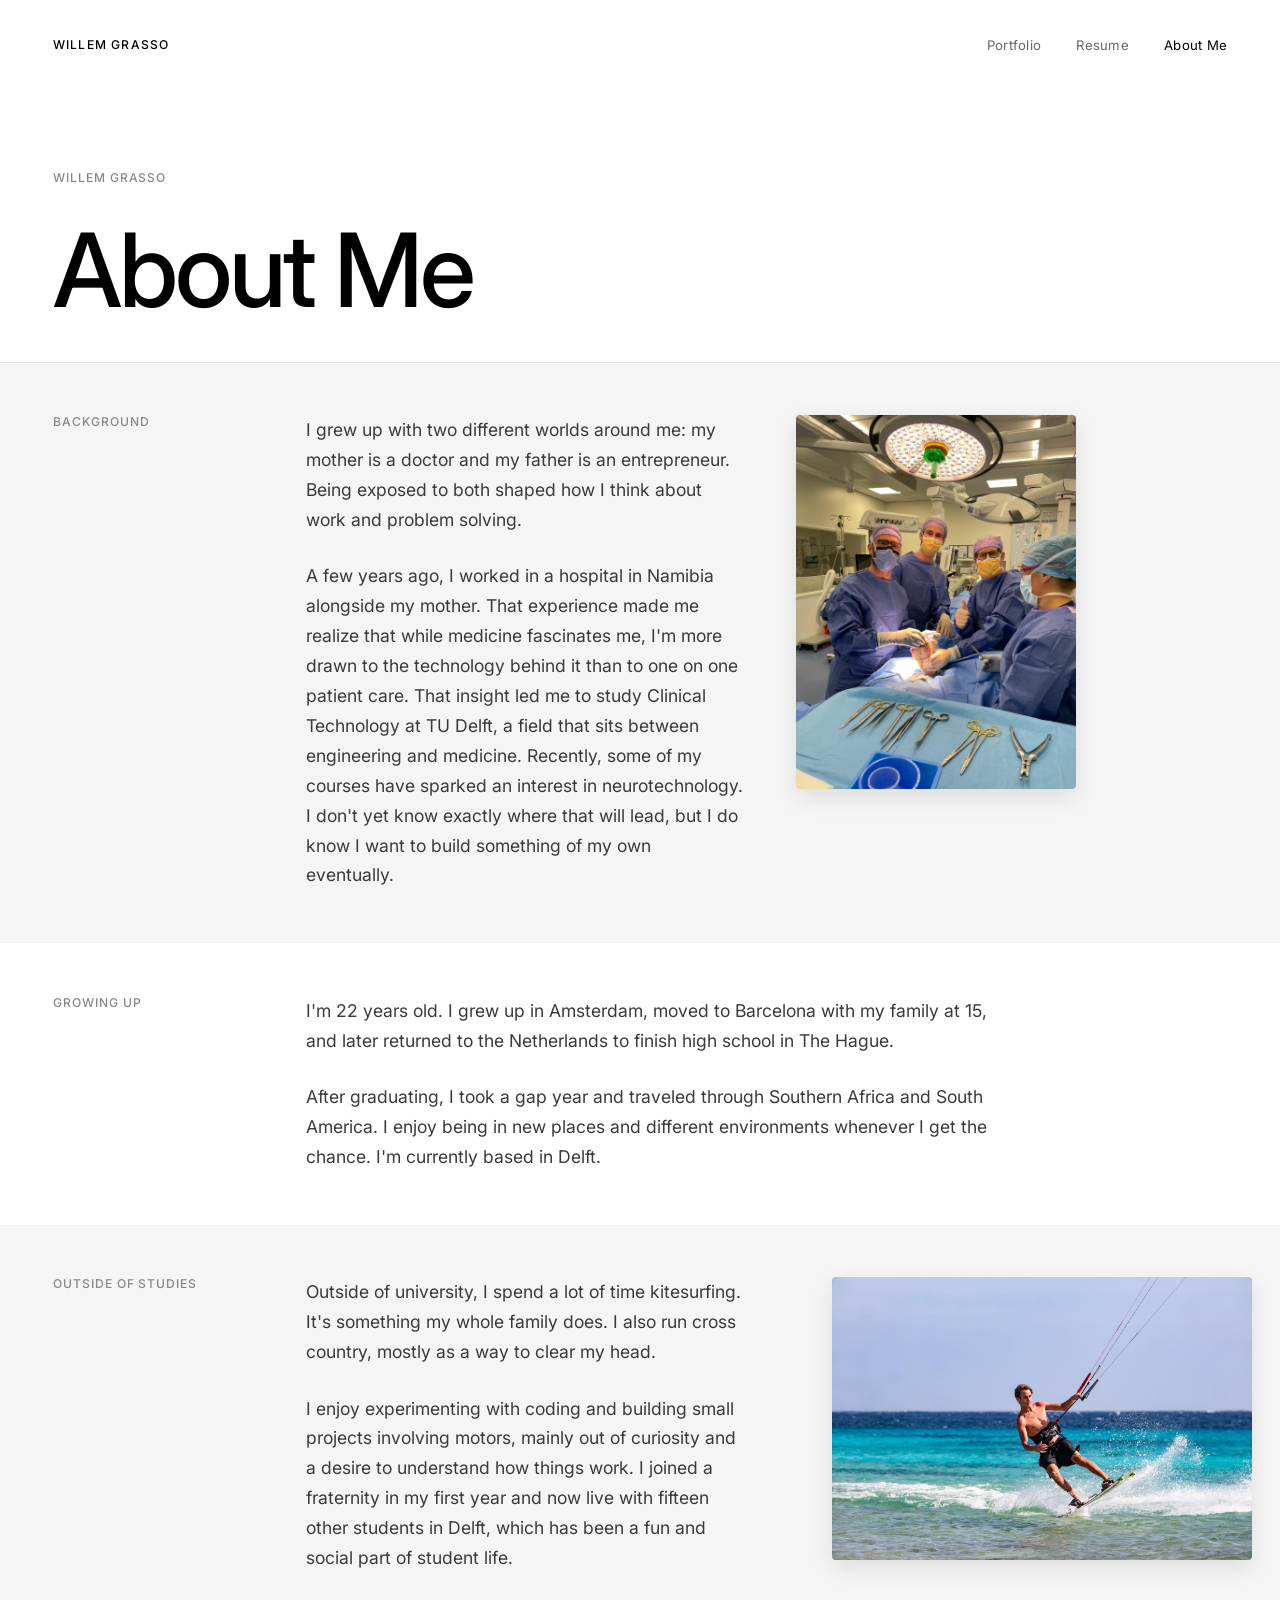
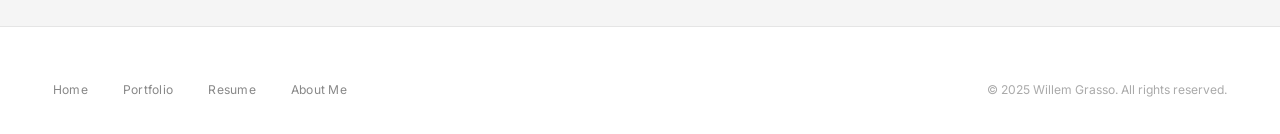
==== about.html @ 2814a666 "final version" ====
<!DOCTYPE html>
<html lang="en">
<head>
  <!-- Google tag (gtag.js) -->
  <script async src="https://www.googletagmanager.com/gtag/js?id=G-PPT7CW82WE"></script>
  <script>
    window.dataLayer = window.dataLayer || [];
    function gtag(){dataLayer.push(arguments);}
    gtag('js', new Date());
    gtag('config', 'G-PPT7CW82WE');
  </script>
  
  <meta charset="UTF-8">
  <meta name="viewport" content="width=device-width, initial-scale=1.0">
  <title>About Me | Willem Grasso</title>
  <meta name="description" content="Learn more about Willem Grasso. Developer, designer, and neuroengineering student at TU Delft.">
  
  <!-- Fonts -->
  <link rel="preconnect" href="https://fonts.googleapis.com">
  <link rel="preconnect" href="https://fonts.gstatic.com" crossorigin>
  <link href="https://fonts.googleapis.com/css2?family=Inter:wght@300;400;500;600;700&display=swap" rel="stylesheet">
  
  <!-- Styles -->
  <link rel="stylesheet" href="css/styles.css">
  
  <!-- Favicon -->
  <link rel="icon" type="image/svg+xml" href="data:image/svg+xml,<svg xmlns='http://www.w3.org/2000/svg' viewBox='0 0 100 100'><text y='.9em' font-size='90'>W</text></svg>">
</head>
<body>
  <!-- Navigation Header -->
  <header class="nav-header" id="nav-header">
    <div class="nav-brand">
      <a href="index.html" class="nav-brand-text">Willem Grasso</a>
    </div>
    
    <nav class="nav-links">
      <a href="index.html#portfolio" class="nav-link">Portfolio</a>
      <a href="resume.html" class="nav-link">Resume</a>
      <a href="about.html" class="nav-link active">About Me</a>
    </nav>
    
    <!-- Mobile Toggle -->
    <button class="nav-mobile-toggle" id="nav-toggle" aria-label="Open menu">
      <span></span>
      <span></span>
      <span></span>
    </button>
  </header>
  
  <!-- Mobile Navigation -->
  <nav class="nav-mobile" id="nav-mobile">
    <button class="nav-mobile-toggle" id="nav-close" aria-label="Close menu" style="position: absolute; top: 2rem; right: 2rem;">
      <span style="transform: rotate(45deg) translateY(5px);"></span>
      <span style="opacity: 0;"></span>
      <span style="transform: rotate(-45deg) translateY(-5px);"></span>
    </button>
    
    <a href="index.html#portfolio" class="nav-link">Portfolio</a>
    <a href="resume.html" class="nav-link">Resume</a>
    <a href="about.html" class="nav-link">About Me</a>
  </nav>
  
  <!-- About Hero -->
  <section class="about-hero">
    <div class="container">
      <div class="about-hero-content">
        <span class="text-micro about-label">Willem Grasso</span>
        <h1 class="text-display about-title">About Me</h1>
      </div>
    </div>
  </section>
  
  <!-- Background Section -->
  <section class="section about-story-section">
    <div class="container">
      <div class="about-story-grid">
        <div class="about-story-sidebar">
          <h2 class="text-micro section-label">Background</h2>
        </div>
        <div class="about-story-content">
          <div class="about-content-with-photo">
            <div class="about-text">
              <p class="text-body">
                I grew up with two different worlds around me: my mother is a doctor and my father is an entrepreneur. Being exposed to both shaped how I think about work and problem solving.
              </p>
              <p class="text-body">
                A few years ago, I worked in a hospital in Namibia alongside my mother. That experience made me realize that while medicine fascinates me, I'm more drawn to the technology behind it than to one on one patient care. That insight led me to study Clinical Technology at TU Delft, a field that sits between engineering and medicine. Recently, some of my courses have sparked an interest in neurotechnology. I don't yet know exactly where that will lead, but I do know I want to build something of my own eventually.
              </p>
            </div>
            <img src="pictures/WhatsApp Image 2025-12-24 at 11.42.36.jpeg" alt="Willem Grasso" class="about-photo">
          </div>
        </div>
      </div>
    </div>
    <style>
      .about-content-with-photo {
        display: flex;
        align-items: flex-start;
        justify-content: space-between;
      }
      .about-text {
        flex: 1;
      }
      .about-photo {
        width: 280px;
        flex-shrink: 0;
        border-radius: 4px;
        box-shadow: 0 8px 24px rgba(0, 0, 0, 0.1);
        object-fit: cover;
        margin-left: 3rem;
        margin-right: -4rem;
      }
      @media (max-width: 1200px) {
        .about-photo {
          margin-right: -2rem;
        }
      }
      @media (max-width: 900px) {
        .about-content-with-photo {
          flex-direction: row;
        }
        .about-photo {
          width: 200px;
          margin-left: 2rem;
          margin-right: 0;
        }
      }
      @media (max-width: 600px) {
        .about-content-with-photo {
          flex-direction: column;
        }
        .about-photo {
          width: 70%;
          max-width: 280px;
          margin-top: 1.5rem;
          margin-left: auto;
          margin-right: 0;
        }
      }
    </style>
  </section>
  
  <!-- Growing Up Section -->
  <section class="section about-story-section" style="background: var(--color-white);">
    <div class="container">
      <div class="about-story-grid">
        <div class="about-story-sidebar">
          <h2 class="text-micro section-label">Growing Up</h2>
        </div>
        <div class="about-story-content">
          <p class="text-body">
            I'm 22 years old. I grew up in Amsterdam, moved to Barcelona with my family at 15, and later returned to the Netherlands to finish high school in The Hague.
          </p>
          <p class="text-body">
            After graduating, I took a gap year and traveled through Southern Africa and South America. I enjoy being in new places and different environments whenever I get the chance. I'm currently based in Delft.
          </p>
        </div>
      </div>
    </div>
  </section>
  
  <!-- Outside of Studies Section -->
  <section class="section about-story-section">
    <div class="container">
      <div class="about-story-grid">
        <div class="about-story-sidebar">
          <h2 class="text-micro section-label">Outside of Studies</h2>
        </div>
        <div class="about-story-content">
          <div class="outside-content-with-photo">
            <div class="outside-text">
              <p class="text-body">
                Outside of university, I spend a lot of time kitesurfing. It's something my whole family does. I also run cross country, mostly as a way to clear my head.
              </p>
              <p class="text-body">
                I enjoy experimenting with coding and building small projects involving motors, mainly out of curiosity and a desire to understand how things work. I joined a fraternity in my first year and now live with fifteen other students in Delft, which has been a fun and social part of student life.
              </p>
            </div>
            <img src="pictures/kitesurf_foto .jpeg" alt="Kitesurfing" class="kitesurf-photo">
          </div>
        </div>
      </div>
    </div>
  </section>
  <style>
    .outside-content-with-photo {
      display: flex;
      gap: 2rem;
      align-items: flex-start;
      justify-content: space-between;
    }
    .outside-text {
      flex: 1;
    }
    .kitesurf-photo {
      width: 420px;
      flex-shrink: 0;
      border-radius: 4px;
      box-shadow: 0 8px 24px rgba(0, 0, 0, 0.1);
      object-fit: cover;
      margin-left: 3rem;
      margin-right: -14rem;
    }
    @media (max-width: 1200px) {
      .kitesurf-photo {
        margin-right: -6rem;
      }
    }
    @media (max-width: 900px) {
      .outside-content-with-photo {
        flex-direction: row;
      }
      .kitesurf-photo {
        width: 280px;
        margin-left: 2rem;
        margin-right: 0;
      }
    }
    @media (max-width: 600px) {
      .outside-content-with-photo {
        flex-direction: column;
      }
      .kitesurf-photo {
        width: 80%;
        max-width: 350px;
        margin-top: 1.5rem;
        margin-left: auto;
        margin-right: 0;
      }
    }
  </style>
  
  <!-- Footer -->
  <footer class="footer">
    <div class="footer-content">
      <div class="footer-links">
        <a href="index.html" class="footer-link">Home</a>
        <a href="index.html#portfolio" class="footer-link">Portfolio</a>
        <a href="resume.html" class="footer-link">Resume</a>
        <a href="about.html" class="footer-link">About Me</a>
      </div>
      <p class="footer-copyright">© 2025 Willem Grasso. All rights reserved.</p>
    </div>
  </footer>
  
  <!-- Scripts -->
  <script src="js/main.js"></script>
</body>
</html>
---- css/styles.css ----
/* Willem Grasso Portfolio - Premium Apple-Inspired Design */
/* Ultra-minimal, clean, professional black/white aesthetic */

/* ===== CSS VARIABLES ===== */
:root {
  --color-black: #000;
  --color-dark: #111;
  --color-gray-900: #1a1a1a;
  --color-gray-800: #2a2a2a;
  --color-gray-700: #3a3a3a;
  --color-gray-600: #555;
  --color-gray-500: #888;
  --color-gray-400: #aaa;
  --color-gray-300: #ccc;
  --color-gray-200: #e5e5e5;
  --color-gray-100: #f5f5f5;
  --color-white: #fff;
  
  --font-primary: 'Inter', -apple-system, BlinkMacSystemFont, 'SF Pro Display', 'Segoe UI', sans-serif;
  
  --transition-smooth: all 0.3s cubic-bezier(0.4, 0, 0.2, 1);
  --transition-fast: all 0.15s cubic-bezier(0.4, 0, 0.2, 1);
  
  --spacing-xs: 0.5rem;
  --spacing-sm: 1rem;
  --spacing-md: 1.5rem;
  --spacing-lg: 2rem;
  --spacing-xl: 3rem;
  --spacing-2xl: 5rem;
  --spacing-3xl: 8rem;
}

/* ===== RESET & BASE ===== */
*, *::before, *::after {
  margin: 0;
  padding: 0;
  box-sizing: border-box;
}

html {
  scroll-behavior: smooth;
  font-size: 17.6px;
}

body {
  font-family: var(--font-primary);
  background-color: var(--color-white);
  color: var(--color-black);
  line-height: 1.6;
  -webkit-font-smoothing: antialiased;
  -moz-osx-font-smoothing: grayscale;
  overflow-x: hidden;
}

/* ===== TYPOGRAPHY ===== */
h1, h2, h3, h4, h5, h6 {
  font-weight: 500;
  letter-spacing: -0.02em;
  line-height: 1.1;
}

.text-hero {
  font-size: clamp(3rem, 15vw, 14rem);
  font-weight: 600;
  letter-spacing: -0.04em;
  line-height: 0.9;
}

.text-display {
  font-size: clamp(2.5rem, 8vw, 6rem);
  font-weight: 500;
  letter-spacing: -0.03em;
  line-height: 1.1;
}

.text-title {
  font-size: clamp(1.5rem, 4vw, 2.5rem);
  font-weight: 500;
  letter-spacing: -0.02em;
}

.text-subtitle {
  font-size: clamp(1rem, 2vw, 1.25rem);
  font-weight: 400;
  letter-spacing: -0.01em;
  color: var(--color-gray-600);
}

.text-body {
  font-size: 1rem;
  font-weight: 400;
  line-height: 1.7;
}

.text-small {
  font-size: 0.75rem;
  font-weight: 400;
  letter-spacing: 0.02em;
  text-transform: uppercase;
}

.text-micro {
  font-size: 0.6875rem;
  font-weight: 500;
  letter-spacing: 0.08em;
  text-transform: uppercase;
}

/* ===== NAVIGATION ===== */
.nav-header {
  position: fixed;
  top: 0;
  left: 0;
  right: 0;
  z-index: 1000;
  padding: var(--spacing-lg) var(--spacing-xl);
  display: flex;
  justify-content: space-between;
  align-items: flex-start;
  background: transparent;
  transition: var(--transition-smooth);
}

.nav-header.scrolled {
  background: rgba(255, 255, 255, 0.95);
  backdrop-filter: blur(20px);
  -webkit-backdrop-filter: blur(20px);
}

.nav-brand {
  display: flex;
  flex-direction: column;
  gap: 0.25rem;
}

.nav-brand-text {
  font-size: 0.6875rem;
  font-weight: 500;
  letter-spacing: 0.1em;
  text-transform: uppercase;
  color: var(--color-black);
  text-decoration: none;
  transition: opacity 0.2s ease;
}

.nav-brand-text:hover {
  opacity: 0.6;
}

.nav-links {
  display: flex;
  gap: 2rem;
}

.nav-link {
  font-size: 0.75rem;
  font-weight: 400;
  letter-spacing: 0.02em;
  color: var(--color-black);
  text-decoration: none;
  transition: opacity 0.2s ease;
  opacity: 0.6;
}

.nav-link:hover {
  opacity: 1;
}

.nav-link.active {
  opacity: 1;
}

/* Mobile Navigation */
.nav-mobile-toggle {
  display: none;
  background: none;
  border: none;
  cursor: pointer;
  padding: 0.5rem;
}

.nav-mobile-toggle span {
  display: block;
  width: 18px;
  height: 1px;
  background: var(--color-black);
  margin: 4px 0;
  transition: var(--transition-fast);
}

.nav-mobile {
  display: none;
  position: fixed;
  top: 0;
  left: 0;
  right: 0;
  bottom: 0;
  background: var(--color-white);
  z-index: 999;
  padding: var(--spacing-3xl) var(--spacing-xl);
  flex-direction: column;
  justify-content: center;
  align-items: center;
  gap: var(--spacing-lg);
}

.nav-mobile.active {
  display: flex;
}

.nav-mobile .nav-link {
  font-size: 1.5rem;
}

@media (max-width: 768px) {
  .nav-links {
    display: none;
  }
  
  .nav-mobile-toggle {
    display: block;
  }
  
  .nav-header {
    padding: var(--spacing-md) var(--spacing-lg);
    align-items: center;
  }
}

/* ===== HERO SECTION ===== */
.hero {
  min-height: 100vh;
  display: flex;
  align-items: center;
  justify-content: center;
  padding: var(--spacing-3xl) var(--spacing-xl);
  position: relative;
}

.hero-content {
  text-align: center;
  transform: translateY(-5%);
}

.hero-content-split {
  display: flex;
  flex-direction: column;
  align-items: center;
  justify-content: center;
  width: 100%;
  max-width: 1200px;
  text-align: center;
  gap: var(--spacing-xl);
}

.hero-left {
  width: 100%;
}

.hero-title-small {
  font-size: clamp(1.8rem, 6vw, 4.8rem);
  font-weight: 600;
  letter-spacing: -0.04em;
  line-height: 0.95;
  opacity: 0;
  transform: translateY(40px);
  animation: fadeUp 1.2s cubic-bezier(0.4, 0, 0.2, 1) forwards;
  animation-delay: 0.3s;
}

.hero-right {
  display: flex;
  align-items: center;
  justify-content: center;
}

.hero-nav {
  display: flex;
  flex-direction: row;
  gap: var(--spacing-xl);
  opacity: 0;
  transform: translateY(20px);
  animation: fadeUp 1s cubic-bezier(0.4, 0, 0.2, 1) forwards;
  animation-delay: 0.6s;
}

.hero-nav-link {
  font-size: 1rem;
  font-weight: 400;
  color: var(--color-gray-500);
  text-decoration: none;
  transition: color 0.2s ease;
  padding: 0.25rem 0;
}

.hero-nav-link:hover {
  color: var(--color-black);
}

@media (max-width: 768px) {
  .hero-content-split {
    gap: var(--spacing-lg);
  }
  
  .hero-nav {
    flex-direction: column;
    gap: var(--spacing-sm);
  }
  
  .hero-title-small {
    font-size: clamp(1.5rem, 7vw, 3rem);
  }
}

.hero-title {
  opacity: 0;
  transform: translateY(40px);
  animation: fadeUp 1.2s cubic-bezier(0.4, 0, 0.2, 1) forwards;
  animation-delay: 0.3s;
}

.hero-subtitle {
  opacity: 0;
  transform: translateY(20px);
  animation: fadeUp 1s cubic-bezier(0.4, 0, 0.2, 1) forwards;
  animation-delay: 0.8s;
  margin-top: var(--spacing-lg);
  color: var(--color-gray-500);
}

/* Scroll Indicator */
.scroll-indicator {
  position: absolute;
  bottom: 3rem;
  left: 0;
  right: 0;
  margin: 0 auto;
  width: fit-content;
  opacity: 0;
  animation: fadeUp 1s ease forwards;
  animation-delay: 1.5s;
  display: flex;
  flex-direction: column;
  align-items: center;
  gap: 0.5rem;
}

.scroll-indicator span {
  color: var(--color-gray-400);
}

.scroll-indicator svg {
  animation: bounce 2s ease infinite;
}

@keyframes fadeUp {
  to {
    opacity: 1;
    transform: translateY(0);
  }
}

@keyframes bounce {
  0%, 20%, 50%, 80%, 100% { transform: translateY(0); }
  40% { transform: translateY(6px); }
  60% { transform: translateY(3px); }
}

/* ===== SECTIONS ===== */
.section {
  padding: var(--spacing-3xl) 0;
}

.container {
  max-width: 1400px;
  margin: 0 auto;
  padding: 0 var(--spacing-xl);
}

/* ===== PILLARS SECTION ===== */
.pillars-section {
  background: var(--color-gray-100);
}

.pillars-grid {
  display: grid;
  grid-template-columns: repeat(4, 1fr);
  gap: var(--spacing-3xl);
}

.pillar {
  opacity: 1;
}

.pillar-number {
  display: block;
  margin-bottom: 1rem;
  color: var(--color-gray-500);
}

.pillar h3 {
  margin-bottom: 1rem;
}

.pillar p {
  color: var(--color-gray-600);
}

@media (max-width: 1200px) {
  .pillars-grid {
    grid-template-columns: repeat(2, 1fr);
  }
}

@media (max-width: 640px) {
  .pillars-grid {
    grid-template-columns: 1fr;
  }
}

/* ===== STATEMENT SECTION ===== */
.statement-section {
  padding: var(--spacing-3xl) 0;
}

.statement-section .container {
  max-width: 1000px;
}

.statement {
  text-align: center;
  opacity: 0;
  transform: translateY(30px);
}

.statement.visible {
  animation: fadeUp 0.8s cubic-bezier(0.4, 0, 0.2, 1) forwards;
}

.statement .accent {
  color: var(--color-gray-400);
}

/* ===== PROJECTS SECTION ===== */
.projects-section {
  background: var(--color-white);
}

.section-header {
  text-align: center;
  margin-bottom: var(--spacing-3xl);
}

.section-header h2 {
  margin-bottom: var(--spacing-sm);
}

.section-header p {
  color: var(--color-gray-500);
}

.projects-grid {
  display: grid;
  grid-template-columns: repeat(2, 1fr);
  gap: var(--spacing-lg);
}

.project-card {
  background: var(--color-gray-100);
  border: 1px solid var(--color-gray-200);
  padding: var(--spacing-xl);
  transition: var(--transition-smooth);
  text-decoration: none;
  color: inherit;
  display: block;
  box-shadow: 0 2px 8px rgba(0, 0, 0, 0.04);
}

.project-card:hover {
  border-color: var(--color-gray-400);
  transform: translateY(-4px);
  box-shadow: 0 8px 24px rgba(0, 0, 0, 0.08);
}

.project-preview {
  width: 100%;
  height: 200px;
  background: var(--color-white);
  border: 1px solid var(--color-gray-200);
  margin-bottom: var(--spacing-lg);
  display: flex;
  align-items: center;
  justify-content: center;
  overflow: hidden;
}

.project-preview img {
  width: 100%;
  height: 100%;
  object-fit: cover;
}

.project-preview img.preview-contain {
  object-fit: contain;
}

.project-preview-placeholder {
  color: var(--color-gray-400);
  font-size: 0.75rem;
  letter-spacing: 0.1em;
  text-transform: uppercase;
}

.project-type {
  display: inline-block;
  margin-bottom: var(--spacing-xs);
  color: var(--color-gray-500);
  padding: 0.25rem 0.5rem;
  background: var(--color-gray-100);
}

.project-type-humanitarian {
  background: var(--color-gray-200);
  color: var(--color-gray-700);
}

.project-type-app {
  background: var(--color-black);
  color: var(--color-white);
}

.project-type-website {
  background: var(--color-gray-700);
  color: var(--color-white);
}

.project-card h3 {
  margin-bottom: var(--spacing-sm);
  font-size: 1.25rem;
}

.project-card p {
  color: var(--color-gray-600);
  margin-bottom: var(--spacing-lg);
  font-size: 0.9rem;
  line-height: 1.6;
}

.project-link {
  display: inline-flex;
  align-items: center;
  gap: 0.5rem;
  font-size: 0.75rem;
  font-weight: 500;
  letter-spacing: 0.04em;
  text-transform: uppercase;
  color: var(--color-black);
  transition: var(--transition-fast);
}

.project-link:hover {
  gap: 0.75rem;
}

.project-link svg {
  transition: var(--transition-fast);
}

@media (max-width: 768px) {
  .projects-grid {
    grid-template-columns: 1fr;
  }
}

/* ===== VOLUNTEERING SECTION ===== */
.volunteering-section {
  background: var(--color-gray-100);
}

.volunteering-grid {
  display: grid;
  grid-template-columns: repeat(2, 1fr);
  gap: var(--spacing-lg);
}

@media (max-width: 768px) {
  .volunteering-grid {
    grid-template-columns: 1fr;
  }
}

.volunteering-card {
  background: var(--color-white);
  border: 1px solid var(--color-gray-200);
  padding: var(--spacing-xl);
  transition: var(--transition-smooth);
}

.volunteering-card:hover {
  border-color: var(--color-gray-400);
}

.volunteering-location {
  display: inline-block;
  margin-bottom: var(--spacing-sm);
  color: var(--color-gray-500);
  padding: 0.25rem 0.5rem;
  background: var(--color-gray-100);
}

.volunteering-card h3 {
  margin-bottom: var(--spacing-sm);
  font-size: 1.25rem;
}

.volunteering-card p {
  color: var(--color-gray-600);
  font-size: 0.9rem;
  line-height: 1.6;
}

/* ===== CONTACT CTA SECTION ===== */
.contact-section {
  background: var(--color-black);
  color: var(--color-white);
}

.contact-content {
  text-align: center;
  max-width: 600px;
  margin: 0 auto;
}

.contact-content h2 {
  margin-bottom: var(--spacing-lg);
  opacity: 0;
  transform: translateY(30px);
}

.contact-content h2.visible {
  animation: fadeUp 0.8s cubic-bezier(0.4, 0, 0.2, 1) forwards;
}

.contact-content p {
  color: var(--color-gray-400);
  margin-bottom: var(--spacing-xl);
  opacity: 0;
  transform: translateY(30px);
}

.contact-content p.visible {
  animation: fadeUp 0.8s cubic-bezier(0.4, 0, 0.2, 1) forwards;
  animation-delay: 0.1s;
}

.contact-buttons {
  display: flex;
  gap: var(--spacing-md);
  justify-content: center;
  flex-wrap: wrap;
  margin-bottom: var(--spacing-xl);
  opacity: 0;
  transform: translateY(30px);
}

.contact-buttons.visible {
  animation: fadeUp 0.8s cubic-bezier(0.4, 0, 0.2, 1) forwards;
  animation-delay: 0.2s;
}

.social-links {
  display: flex;
  gap: var(--spacing-lg);
  justify-content: center;
  opacity: 0;
  transform: translateY(30px);
}

.social-links.visible {
  animation: fadeUp 0.8s cubic-bezier(0.4, 0, 0.2, 1) forwards;
  animation-delay: 0.3s;
}

.social-link {
  color: var(--color-gray-400);
  text-decoration: none;
  font-size: 0.75rem;
  letter-spacing: 0.04em;
  text-transform: uppercase;
  transition: var(--transition-fast);
}

.social-link:hover {
  color: var(--color-white);
}

/* ===== BUTTONS ===== */
.btn {
  display: inline-flex;
  align-items: center;
  justify-content: center;
  gap: 0.5rem;
  padding: 0.875rem 1.75rem;
  font-size: 0.75rem;
  font-weight: 500;
  letter-spacing: 0.04em;
  text-transform: uppercase;
  text-decoration: none;
  border: none;
  cursor: pointer;
  transition: var(--transition-smooth);
}

.btn-primary {
  background: var(--color-white);
  color: var(--color-black);
}

.btn-primary:hover {
  background: var(--color-gray-200);
  transform: translateY(-1px);
}

.btn-secondary {
  background: transparent;
  color: var(--color-white);
  border: 1px solid var(--color-gray-600);
}

.btn-secondary:hover {
  border-color: var(--color-white);
}

/* ===== FOOTER ===== */
.footer {
  padding: var(--spacing-xl) var(--spacing-xl) var(--spacing-lg);
  border-top: 1px solid var(--color-gray-200);
}

.footer-content {
  display: flex;
  justify-content: space-between;
  align-items: center;
  flex-wrap: wrap;
  gap: var(--spacing-md);
}

.footer-links {
  display: flex;
  gap: var(--spacing-lg);
}

.footer-link {
  font-size: 0.6875rem;
  font-weight: 400;
  letter-spacing: 0.02em;
  color: var(--color-gray-500);
  text-decoration: none;
  transition: color 0.2s ease;
}

.footer-link:hover {
  color: var(--color-black);
}

.footer-copyright {
  font-size: 0.6875rem;
  color: var(--color-gray-400);
}

@media (max-width: 640px) {
  .footer-content {
    flex-direction: column;
    text-align: center;
  }
}

/* ===== SCROLLBAR ===== */
::-webkit-scrollbar {
  width: 8px;
  height: 8px;
}

::-webkit-scrollbar-track {
  background: var(--color-gray-100);
}

::-webkit-scrollbar-thumb {
  background: var(--color-gray-300);
}

::-webkit-scrollbar-thumb:hover {
  background: var(--color-gray-400);
}

/* ===== SELECTION ===== */
::selection {
  background: var(--color-black);
  color: var(--color-white);
}

/* ===== PROJECT DETAIL PAGES ===== */
.project-hero {
  padding: calc(var(--spacing-3xl) + 80px) 0 var(--spacing-2xl);
  border-bottom: 1px solid var(--color-gray-200);
}

.back-link {
  display: inline-flex;
  align-items: center;
  gap: 0.5rem;
  font-size: 0.75rem;
  font-weight: 500;
  letter-spacing: 0.04em;
  text-transform: uppercase;
  color: var(--color-gray-500);
  text-decoration: none;
  margin-bottom: var(--spacing-lg);
  transition: var(--transition-fast);
}

.back-link:hover {
  color: var(--color-black);
}

.project-title {
  margin-bottom: var(--spacing-sm);
}

.project-location {
  color: var(--color-gray-500);
}

.project-hero-image {
  padding: var(--spacing-xl) 0;
  background: var(--color-gray-100);
}

.project-image-placeholder {
  width: 100%;
  height: 400px;
  background: var(--color-white);
  border: 1px solid var(--color-gray-200);
  display: flex;
  align-items: center;
  justify-content: center;
  color: var(--color-gray-400);
}

.project-hero-img {
  width: 100%;
  height: auto;
  max-height: 500px;
  object-fit: cover;
  border-radius: 4px;
}

.gallery-img {
  width: 100%;
  height: 250px;
  object-fit: cover;
  border-radius: 4px;
}

.project-overview {
  padding: var(--spacing-lg) 0;
}

.project-grid {
  display: grid;
  grid-template-columns: 200px 1fr;
  gap: var(--spacing-xl);
}

@media (max-width: 768px) {
  .project-grid {
    grid-template-columns: 1fr;
    gap: var(--spacing-md);
  }
}

.project-sidebar {
  position: relative;
}

.project-content {
  max-width: 700px;
}

.project-intro {
  font-size: 1.1rem;
  line-height: 1.8;
  color: var(--color-gray-700);
}

.project-details-section {
  background: var(--color-gray-100);
  padding: var(--spacing-lg) 0;
}

.project-details-section.project-details-alt {
  background: var(--color-white);
}

.project-gallery-section {
  padding: var(--spacing-lg) 0;
}

.project-gallery {
  display: grid;
  grid-template-columns: repeat(2, 1fr);
  gap: var(--spacing-md);
}

@media (max-width: 640px) {
  .project-gallery {
    grid-template-columns: 1fr;
  }
}

.gallery-item .project-image-placeholder {
  height: 250px;
}

/* Masonry Gallery - fills space without gaps */
.gallery-masonry {
  display: flex;
  gap: 6px;
  width: 100%;
}

.gallery-col {
  flex: 1;
  display: flex;
  flex-direction: column;
  gap: 6px;
}

.gallery-col img {
  width: 100%;
  display: block;
  border-radius: 4px;
  transition: transform 0.3s ease;
}

.gallery-col img:hover {
  transform: scale(1.02);
}

@media (max-width: 768px) {
  .gallery-masonry {
    flex-direction: column;
  }
  
  .gallery-col {
    flex-direction: row;
    flex-wrap: wrap;
  }
  
  .gallery-col img {
    width: calc(50% - 4px);
  }
}

@media (max-width: 480px) {
  .gallery-col img {
    width: 100%;
  }
}

.project-impact-section {
  background: var(--color-gray-100);
  padding: var(--spacing-lg) 0;
}

.impact-stats {
  display: flex;
  gap: var(--spacing-xl);
  flex-wrap: wrap;
}

.impact-stat {
  flex: 1;
  min-width: 150px;
}

.impact-number {
  display: block;
  font-size: 3rem;
  font-weight: 600;
  letter-spacing: -0.03em;
  line-height: 1;
  margin-bottom: var(--spacing-xs);
}

.impact-label {
  font-size: 0.875rem;
  color: var(--color-gray-600);
}

.project-tech-section {
  background: var(--color-gray-100);
}

.tech-tags {
  display: flex;
  flex-wrap: wrap;
  gap: var(--spacing-sm);
}

.tech-tag {
  background: var(--color-white);
  border: 1px solid var(--color-gray-300);
  padding: 0.5rem 1rem;
  font-size: 0.875rem;
  color: var(--color-gray-700);
}

.project-cta-section {
  background: var(--color-black);
  color: var(--color-white);
}

.project-cta {
  text-align: center;
  padding: var(--spacing-xl) 0;
}

.project-cta p {
  color: var(--color-gray-400);
  margin-top: var(--spacing-sm);
}

/* Phone Screenshots */
.phone-hero-container {
  display: flex;
  justify-content: center;
  padding: var(--spacing-lg) 0;
}

.phone-hero-img {
  max-height: 400px;
  width: auto;
  border-radius: 20px;
  box-shadow: 0 12px 40px rgba(0, 0, 0, 0.12);
}

/* Phone Carousel */
.project-screenshots-section {
  padding-top: var(--spacing-md);
  padding-bottom: var(--spacing-xl);
  overflow: hidden;
}

.phone-carousel {
  position: relative;
  max-width: 100%;
  margin: 0 auto;
  overflow: hidden;
}

.phone-carousel-wrapper {
  overflow: hidden;
  position: relative;
  padding: var(--spacing-xl) 0;
  margin: calc(-1 * var(--spacing-lg)) 0;
}

.phone-carousel-wrapper::before {
  content: '';
  position: absolute;
  top: 0;
  left: 0;
  right: 0;
  bottom: 0;
  z-index: 2;
  pointer-events: none;
  background: 
    linear-gradient(to right, rgba(255,255,255,1) 0%, rgba(255,255,255,0) 15%, rgba(255,255,255,0) 85%, rgba(255,255,255,1) 100%),
    linear-gradient(to bottom, rgba(255,255,255,1) 0%, rgba(255,255,255,0) 10%, rgba(255,255,255,0) 90%, rgba(255,255,255,1) 100%);
}

.phone-carousel-track {
  display: flex;
  transition: transform 0.5s ease;
  padding-left: calc(50% - 140px);
}

.phone-slide {
  min-width: 280px;
  flex-shrink: 0;
  display: flex;
  justify-content: center;
  padding: var(--spacing-md) var(--spacing-sm);
}

.phone-slide img {
  max-height: 520px;
  width: auto;
  border-radius: 24px;
  box-shadow: 0 16px 48px rgba(0, 0, 0, 0.15);
}

.phone-carousel-controls {
  display: flex;
  align-items: center;
  justify-content: center;
  gap: var(--spacing-md);
  margin-top: var(--spacing-lg);
  position: relative;
  z-index: 3;
}

.carousel-btn {
  background: var(--color-gray-100);
  border: 1px solid var(--color-gray-200);
  border-radius: 50%;
  width: 36px;
  height: 36px;
  display: flex;
  align-items: center;
  justify-content: center;
  cursor: pointer;
  transition: var(--transition-smooth);
}

.carousel-btn:hover {
  background: var(--color-gray-200);
}

.carousel-dots {
  display: flex;
  gap: 6px;
}

.carousel-dot {
  width: 6px;
  height: 6px;
  border-radius: 50%;
  background: var(--color-gray-300);
  border: none;
  cursor: pointer;
  transition: var(--transition-smooth);
}

.carousel-dot.active {
  background: var(--color-black);
  width: 20px;
  border-radius: 3px;
}

@media (max-width: 768px) {
  .phone-hero-img {
    max-height: 360px;
  }
  
  .project-screenshots-section .project-grid {
    display: block;
  }
  
  .project-screenshots-section .project-sidebar {
    margin-bottom: var(--spacing-md);
  }
  
  .project-screenshots-section .project-content {
    max-width: 100%;
  }
  
  .phone-carousel {
    margin: 0 -1.5rem;
    width: calc(100% + 3rem);
  }
  
  .phone-carousel-wrapper {
    padding: var(--spacing-md) 0;
    margin: 0;
  }
  
  .phone-carousel-wrapper::before {
    background: 
      linear-gradient(to right, rgba(255,255,255,1) 0%, rgba(255,255,255,0) 8%, rgba(255,255,255,0) 92%, rgba(255,255,255,1) 100%),
      linear-gradient(to bottom, rgba(255,255,255,1) 0%, rgba(255,255,255,0) 10%, rgba(255,255,255,0) 90%, rgba(255,255,255,1) 100%);
  }
  
  .phone-carousel-track {
    padding-left: calc(50% - 100px);
  }
  
  .phone-slide {
    min-width: 200px;
    padding: var(--spacing-sm);
  }
  
  .phone-slide img {
    max-height: 420px;
    border-radius: 20px;
  }
  
  .phone-carousel-controls {
    margin-top: var(--spacing-md);
    padding: 0 1.5rem;
  }
}

.next-project-section {
  border-top: 1px solid var(--color-gray-200);
  padding: var(--spacing-lg) 0;
}

.next-project-link {
  display: flex;
  align-items: center;
  justify-content: space-between;
  text-decoration: none;
  color: inherit;
  padding: var(--spacing-lg);
  background: var(--color-gray-100);
  transition: var(--transition-smooth);
}

.next-project-link:hover {
  background: var(--color-gray-200);
}

.next-project-link .text-micro {
  color: var(--color-gray-500);
  display: block;
  margin-bottom: var(--spacing-xs);
}

.next-project-link svg {
  color: var(--color-gray-400);
  transition: var(--transition-fast);
}

.next-project-link:hover svg {
  color: var(--color-black);
  transform: translateX(4px);
}

/* ===== ABOUT PAGE ===== */
.about-hero {
  padding: calc(var(--spacing-2xl) + 80px) 0 var(--spacing-lg);
  border-bottom: 1px solid var(--color-gray-200);
}

.about-hero-content {
  max-width: 800px;
}

.about-label {
  display: block;
  color: var(--color-gray-500);
  margin-bottom: var(--spacing-md);
}

.about-title {
  margin-bottom: 0;
}

.about-section {
  padding: var(--spacing-lg) 0;
}

.about-grid {
  display: grid;
  grid-template-columns: 300px 1fr;
  gap: var(--spacing-3xl);
}

@media (max-width: 900px) {
  .about-grid {
    grid-template-columns: 1fr;
    gap: var(--spacing-xl);
  }
}

.about-photo-placeholder {
  width: 100%;
  aspect-ratio: 1;
  background: var(--color-gray-100);
  display: flex;
  align-items: center;
  justify-content: center;
  color: var(--color-gray-400);
}

.about-intro {
  font-size: 1.25rem;
  line-height: 1.7;
  color: var(--color-gray-700);
  margin-bottom: var(--spacing-xl);
}

.about-details {
  display: flex;
  flex-direction: column;
  gap: var(--spacing-lg);
}

.about-detail-item {
  padding-bottom: var(--spacing-md);
  border-bottom: 1px solid var(--color-gray-200);
}

.about-detail-label {
  color: var(--color-gray-500);
  margin-bottom: var(--spacing-xs);
}

.about-story-section {
  background: var(--color-gray-100);
  padding: var(--spacing-xl) 0;
}

.about-story-grid {
  display: grid;
  grid-template-columns: 200px 1fr;
  gap: var(--spacing-xl);
}

@media (max-width: 768px) {
  .about-story-grid {
    grid-template-columns: 1fr;
    gap: var(--spacing-md);
  }
}

.about-story-sidebar {
  position: relative;
}

.about-story-content {
  max-width: 700px;
}

.about-story-content p {
  color: var(--color-gray-700);
  margin-bottom: var(--spacing-md);
  line-height: 1.7;
}

.about-story-content p:last-child {
  margin-bottom: 0;
}

/* ===== RESUME PAGE ===== */
.resume-hero {
  padding: calc(var(--spacing-3xl) + 80px) 0 var(--spacing-3xl);
  border-bottom: 1px solid var(--color-gray-200);
}

.resume-hero-content {
  max-width: 800px;
}

.resume-label {
  display: block;
  color: var(--color-gray-500);
  margin-bottom: var(--spacing-md);
}

.resume-title {
  margin-bottom: var(--spacing-sm);
}

.resume-tagline {
  color: var(--color-black);
  margin-bottom: var(--spacing-xs);
}

.resume-target {
  color: var(--color-gray-500);
}

.btn-download-resume {
  display: inline-flex;
  align-items: center;
  gap: 0.5rem;
  margin-top: 1.5rem;
  padding: 0.75rem 1.5rem;
  background-color: var(--color-black);
  color: var(--color-white);
  border: none;
  border-radius: 8px;
  font-family: var(--font-primary);
  font-size: 0.9rem;
  font-weight: 500;
  cursor: pointer;
  transition: var(--transition-smooth);
}

.btn-download-resume:hover {
  background-color: var(--color-gray-800);
  transform: translateY(-2px);
}

.btn-download-resume:active {
  transform: translateY(0);
}

.btn-download-resume:disabled {
  background-color: var(--color-gray-500);
  cursor: not-allowed;
  transform: none;
}

.btn-download-resume svg {
  flex-shrink: 0;
}

.btn-loading {
  display: inline-block;
  width: 16px;
  height: 16px;
  border: 2px solid var(--color-white);
  border-radius: 50%;
  border-top-color: transparent;
  animation: spin 0.8s linear infinite;
}

@keyframes spin {
  to { transform: rotate(360deg); }
}

.resume-section {
  padding: var(--spacing-2xl) 0;
}

.resume-section-alt {
  background: var(--color-gray-100);
}

.resume-grid {
  display: grid;
  grid-template-columns: 200px 1fr;
  gap: var(--spacing-xl);
}

@media (max-width: 768px) {
  .resume-grid {
    grid-template-columns: 1fr;
    gap: var(--spacing-md);
  }
}

.resume-sidebar {
  position: relative;
}

.section-label {
  color: var(--color-gray-500);
  position: sticky;
  top: 100px;
}

.resume-content {
  max-width: 700px;
}

.profile-text {
  font-size: 1.1rem;
  line-height: 1.8;
  color: var(--color-gray-700);
}

.resume-item {
  margin-bottom: var(--spacing-xl);
}

.resume-item:last-child {
  margin-bottom: 0;
}

.resume-item-title {
  font-size: 1.25rem;
  font-weight: 500;
  margin-bottom: var(--spacing-xs);
}

.resume-item-org {
  font-size: 0.9rem;
  color: var(--color-gray-500);
  margin-bottom: var(--spacing-sm);
}

.resume-item-desc {
  color: var(--color-gray-600);
  line-height: 1.7;
}

/* Coursework */
.resume-coursework {
  margin-top: var(--spacing-xl);
  padding-top: var(--spacing-lg);
  border-top: 1px solid var(--color-gray-300);
}

.coursework-label {
  color: var(--color-gray-500);
  margin-bottom: var(--spacing-md);
}

.coursework-list {
  list-style: none;
  display: flex;
  flex-wrap: wrap;
  gap: var(--spacing-sm);
}

.coursework-list li {
  background: var(--color-white);
  border: 1px solid var(--color-gray-300);
  padding: 0.5rem 1rem;
  font-size: 0.875rem;
  color: var(--color-gray-700);
}

/* Skills Grid */
.skills-grid {
  display: grid;
  grid-template-columns: repeat(2, 1fr);
  gap: var(--spacing-lg);
}

@media (max-width: 640px) {
  .skills-grid {
    grid-template-columns: 1fr;
  }
}

.skill-category {
  padding-bottom: var(--spacing-md);
  border-bottom: 1px solid var(--color-gray-200);
}

.skill-category-title {
  color: var(--color-gray-500);
  margin-bottom: var(--spacing-xs);
}

.skill-category p {
  color: var(--color-gray-700);
  font-size: 0.95rem;
}

/* Experience List */
.experience-list {
  list-style: none;
  margin-top: var(--spacing-sm);
}

.experience-list li {
  position: relative;
  padding-left: var(--spacing-md);
  margin-bottom: var(--spacing-sm);
  color: var(--color-gray-600);
  line-height: 1.7;
}

.experience-list li::before {
  content: '';
  position: absolute;
  left: 0;
  top: 0.7em;
  width: 4px;
  height: 4px;
  background: var(--color-gray-400);
  border-radius: 50%;
}

/* Project Items */
.project-item {
  padding-bottom: var(--spacing-lg);
  border-bottom: 1px solid var(--color-gray-200);
}

.project-item:last-child {
  border-bottom: none;
  padding-bottom: 0;
}

/* Interests Tags */
.interests-tags {
  display: flex;
  flex-wrap: wrap;
  gap: var(--spacing-sm);
}

.interest-tag {
  background: var(--color-white);
  border: 1px solid var(--color-gray-300);
  padding: 0.625rem 1.25rem;
  font-size: 0.875rem;
  color: var(--color-gray-700);
  transition: var(--transition-fast);
}

.interest-tag:hover {
  border-color: var(--color-black);
  color: var(--color-black);
}

/* ===== LOGIN OVERLAY ===== */
.login-overlay {
  position: fixed;
  top: 0;
  left: 0;
  right: 0;
  bottom: 0;
  background: var(--color-white);
  z-index: 10000;
  display: flex;
  align-items: center;
  justify-content: center;
  opacity: 1;
  transition: opacity 0.4s ease, visibility 0.4s ease;
}

.login-overlay.hidden {
  opacity: 0;
  visibility: hidden;
  pointer-events: none;
}

.login-container {
  text-align: center;
  padding: var(--spacing-xl);
  max-width: 400px;
  width: 100%;
}

.login-title {
  margin-bottom: var(--spacing-sm);
}

.login-subtitle {
  color: var(--color-gray-500);
  margin-bottom: var(--spacing-xl);
}

.login-form {
  display: flex;
  flex-direction: column;
  gap: var(--spacing-md);
}

.login-input {
  width: 100%;
  padding: 1rem 1.25rem;
  border: 1px solid var(--color-gray-300);
  font-family: var(--font-primary);
  font-size: 1rem;
  text-align: center;
  transition: border-color 0.2s ease;
  background: var(--color-white);
}

.login-input:focus {
  outline: none;
  border-color: var(--color-black);
}

.login-input::placeholder {
  color: var(--color-gray-400);
}

.btn-login {
  background: var(--color-black);
  color: var(--color-white);
  width: 100%;
  padding: 1rem;
  font-family: var(--font-primary);
}

.btn-login:hover {
  background: var(--color-gray-800);
}

.login-error {
  color: #dc2626;
  font-size: 0.875rem;
  margin-top: var(--spacing-sm);
  min-height: 1.5rem;
}

/* ===== MOBILE RESPONSIVE - COMPLETE REDESIGN ===== */
@media (max-width: 768px) {
  /* ---- Typography Scale ---- */
  html {
    font-size: 16px;
  }
  
  .text-display {
    font-size: 2.75rem;
    line-height: 1.05;
  }
  
  .text-title {
    font-size: 1.5rem;
  }
  
  .text-body {
    font-size: 0.95rem;
    line-height: 1.65;
  }
  
  .text-micro {
    font-size: 0.625rem;
  }
  
  /* ---- Global Spacing ---- */
  .section {
    padding: 4rem 0;
  }
  
  .container {
    padding: 0 1.5rem;
  }
  
  /* ---- Hero Section ---- */
  .hero {
    min-height: 100vh;
    min-height: 100dvh;
    padding: 6rem 1.5rem 4rem;
  }
  
  .hero-content {
    transform: none;
  }
  
  .hero-content-split {
    gap: 2.5rem;
  }
  
  .hero-title-small {
    font-size: 2.1rem;
    line-height: 1;
  }
  
  .hero-nav {
    flex-direction: row;
    gap: 2rem;
  }
  
  .hero-nav-link {
    font-size: 0.95rem;
    padding: 0.5rem 0;
  }
  
  .scroll-indicator {
    bottom: 1.5rem;
  }
  
  .scroll-indicator .text-micro {
    font-size: 0.6rem;
  }
  
  /* ---- Pillars Section ---- */
  .pillars-section {
    padding: 3.5rem 0;
  }
  
  .pillars-grid {
    gap: 2.5rem;
  }
  
  .pillar-number {
    margin-bottom: 0.75rem;
  }
  
  .pillar h3 {
    font-size: 1.35rem;
    margin-bottom: 0.75rem;
  }
  
  .pillar p {
    font-size: 0.9rem;
    line-height: 1.6;
  }
  
  /* ---- Section Headers ---- */
  .section-header {
    margin-bottom: 2.5rem;
  }
  
  .section-header h2 {
    margin-bottom: 0.5rem;
  }
  
  .section-header p {
    font-size: 0.9rem;
  }
  
  /* ---- Projects Section ---- */
  .projects-section {
    padding: 4rem 0;
  }
  
  .projects-grid {
    gap: 1.5rem;
  }
  
  .project-card {
    padding: 1.5rem;
  }
  
  .project-preview {
    height: 180px;
    margin-bottom: 1.25rem;
  }
  
  .project-type {
    font-size: 0.6rem;
    padding: 0.3rem 0.5rem;
    margin-bottom: 0.75rem;
  }
  
  .project-card h3 {
    font-size: 1.2rem;
    margin-bottom: 0.75rem;
  }
  
  .project-card p {
    font-size: 0.875rem;
    margin-bottom: 1.25rem;
    line-height: 1.55;
  }
  
  .project-link {
    font-size: 0.7rem;
  }
  
  /* ---- Volunteering Section ---- */
  .volunteering-section {
    padding: 4rem 0;
  }
  
  .volunteering-grid {
    gap: 1.5rem;
  }
  
  .volunteering-card {
    padding: 1.5rem;
  }
  
  .volunteering-location {
    font-size: 0.6rem;
    padding: 0.3rem 0.5rem;
    margin-bottom: 0.75rem;
  }
  
  .volunteering-card h3 {
    font-size: 1.2rem;
    margin-bottom: 0.75rem;
  }
  
  .volunteering-card p {
    font-size: 0.875rem;
    line-height: 1.55;
  }
  
  /* ---- Footer ---- */
  .footer {
    padding: 2rem 1.5rem;
  }
  
  .footer-content {
    flex-direction: column;
    gap: 1.5rem;
    text-align: center;
  }
  
  .footer-links {
    gap: 1.5rem;
    justify-content: center;
  }
  
  .footer-link {
    font-size: 0.75rem;
  }
  
  .footer-copyright {
    font-size: 0.7rem;
  }
  
  /* ---- Login Overlay ---- */
  .login-container {
    padding: 2rem;
  }
  
  .login-title {
    font-size: 1.75rem;
  }
  
  .login-subtitle {
    font-size: 0.9rem;
    margin-bottom: 2rem;
  }
  
  .login-input {
    padding: 1rem;
    font-size: 16px;
  }
  
  .btn-login {
    padding: 1rem;
    font-size: 0.8rem;
  }
  
  /* ---- Project Detail Pages ---- */
  .project-hero {
    padding: 6rem 0 2rem;
  }
  
  .back-link {
    font-size: 0.7rem;
    margin-bottom: 1.5rem;
  }
  
  .project-title {
    font-size: 2.25rem;
  }
  
  .project-location {
    font-size: 0.9rem;
  }
  
  .project-hero-image {
    padding: 1.5rem 0;
  }
  
  .project-image-placeholder {
    height: 220px;
  }
  
  .project-overview {
    padding: 1.25rem 0;
  }
  
  .project-intro {
    font-size: 1rem;
  }
  
  .project-gallery {
    gap: 1rem;
  }
  
  .gallery-item .project-image-placeholder {
    height: 160px;
  }
  
  .gallery-img {
    height: 160px;
  }
  
  .project-hero-img {
    max-height: 300px;
  }
  
  .impact-stats {
    flex-direction: column;
    gap: 1.5rem;
  }
  
  .impact-stat {
    min-width: auto;
  }
  
  .impact-number {
    font-size: 2.5rem;
  }
  
  .next-project-section {
    padding: 1rem 0;
  }
  
  .next-project-link {
    padding: 1.25rem;
  }
  
  .next-project-link .text-title {
    font-size: 1.1rem;
  }
  
  /* ---- Resume Page ---- */
  .resume-hero {
    padding: 6rem 0 2rem;
  }
  
  .resume-title {
    font-size: 2.5rem;
  }
  
  .resume-tagline {
    font-size: 0.95rem;
  }
  
  .resume-target {
    font-size: 0.85rem;
  }
  
  .btn-download-resume {
    padding: 0.65rem 1.25rem;
    font-size: 0.85rem;
  }
  
  .resume-section {
    padding: 2.5rem 0;
  }
  
  .profile-text {
    font-size: 0.95rem;
    line-height: 1.7;
  }
  
  .resume-item {
    margin-bottom: 2rem;
  }
  
  .resume-item-title {
    font-size: 1.15rem;
  }
  
  .resume-item-org {
    font-size: 0.85rem;
  }
  
  .resume-item-desc {
    font-size: 0.875rem;
  }
  
  .resume-coursework {
    margin-top: 2rem;
    padding-top: 1.5rem;
  }
  
  .coursework-list {
    gap: 0.5rem;
  }
  
  .coursework-list li {
    padding: 0.5rem 0.75rem;
    font-size: 0.75rem;
  }
  
  .skills-grid {
    gap: 1.5rem;
  }
  
  .skill-category-title {
    font-size: 0.6rem;
  }
  
  .skill-category p {
    font-size: 0.875rem;
  }
  
  .experience-list li {
    font-size: 0.85rem;
    padding-left: 1rem;
    margin-bottom: 0.75rem;
  }
  
  .interests-tags {
    gap: 0.5rem;
  }
  
  .interest-tag {
    padding: 0.5rem 1rem;
    font-size: 0.8rem;
  }
  
  /* ---- About Page ---- */
  .about-hero {
    padding: 5rem 0 1.5rem;
  }
  
  .about-title {
    font-size: 2.5rem;
  }
  
  .about-section {
    padding: 1.5rem 0;
  }
  
  .about-photo-placeholder {
    max-width: 200px;
    margin: 0 auto 2rem;
  }
  
  .about-intro {
    font-size: 1.05rem;
    margin-bottom: 2rem;
  }
  
  .about-details {
    gap: 1.25rem;
  }
  
  .about-detail-item {
    padding-bottom: 1rem;
  }
  
  .about-detail-label {
    font-size: 0.6rem;
  }
  
  .about-story-content p {
    font-size: 0.9rem;
    margin-bottom: 0.875rem;
  }
}

/* ---- Extra Small Phones (iPhone SE, etc) ---- */
@media (max-width: 380px) {
  .container {
    padding: 0 1.25rem;
  }
  
  .hero-title-small {
    font-size: 1.65rem;
  }
  
  .hero-nav {
    gap: 1.25rem;
  }
  
  .hero-nav-link {
    font-size: 0.85rem;
  }
  
  .pillar h3 {
    font-size: 1.2rem;
  }
  
  .project-card,
  .volunteering-card {
    padding: 1.25rem;
  }
  
  .project-card h3,
  .volunteering-card h3 {
    font-size: 1.1rem;
  }
  
  .footer-links {
    flex-direction: column;
    gap: 1rem;
  }
}

/* ---- Touch Device Optimizations ---- */
@media (hover: none) and (pointer: coarse) {
  /* Larger touch targets */
  .nav-link,
  .hero-nav-link,
  .footer-link,
  .back-link {
    min-height: 44px;
    display: inline-flex;
    align-items: center;
  }
  
  .nav-mobile .nav-link {
    min-height: 52px;
    font-size: 1.75rem;
  }
  
  .project-link {
    min-height: 44px;
    display: inline-flex;
    align-items: center;
  }
  
  /* Remove hover transforms on touch */
  .project-card:hover,
  .volunteering-card:hover {
    transform: none;
    box-shadow: 0 2px 8px rgba(0, 0, 0, 0.04);
  }
  
  /* Keep border change on active */
  .project-card:active,
  .volunteering-card:active {
    border-color: var(--color-gray-400);
  }
}

/* ===== REDUCED MOTION ===== */
@media (prefers-reduced-motion: reduce) {
  *, *::before, *::after {
    animation-duration: 0.01ms !important;
    animation-iteration-count: 1 !important;
    transition-duration: 0.01ms !important;
  }
}
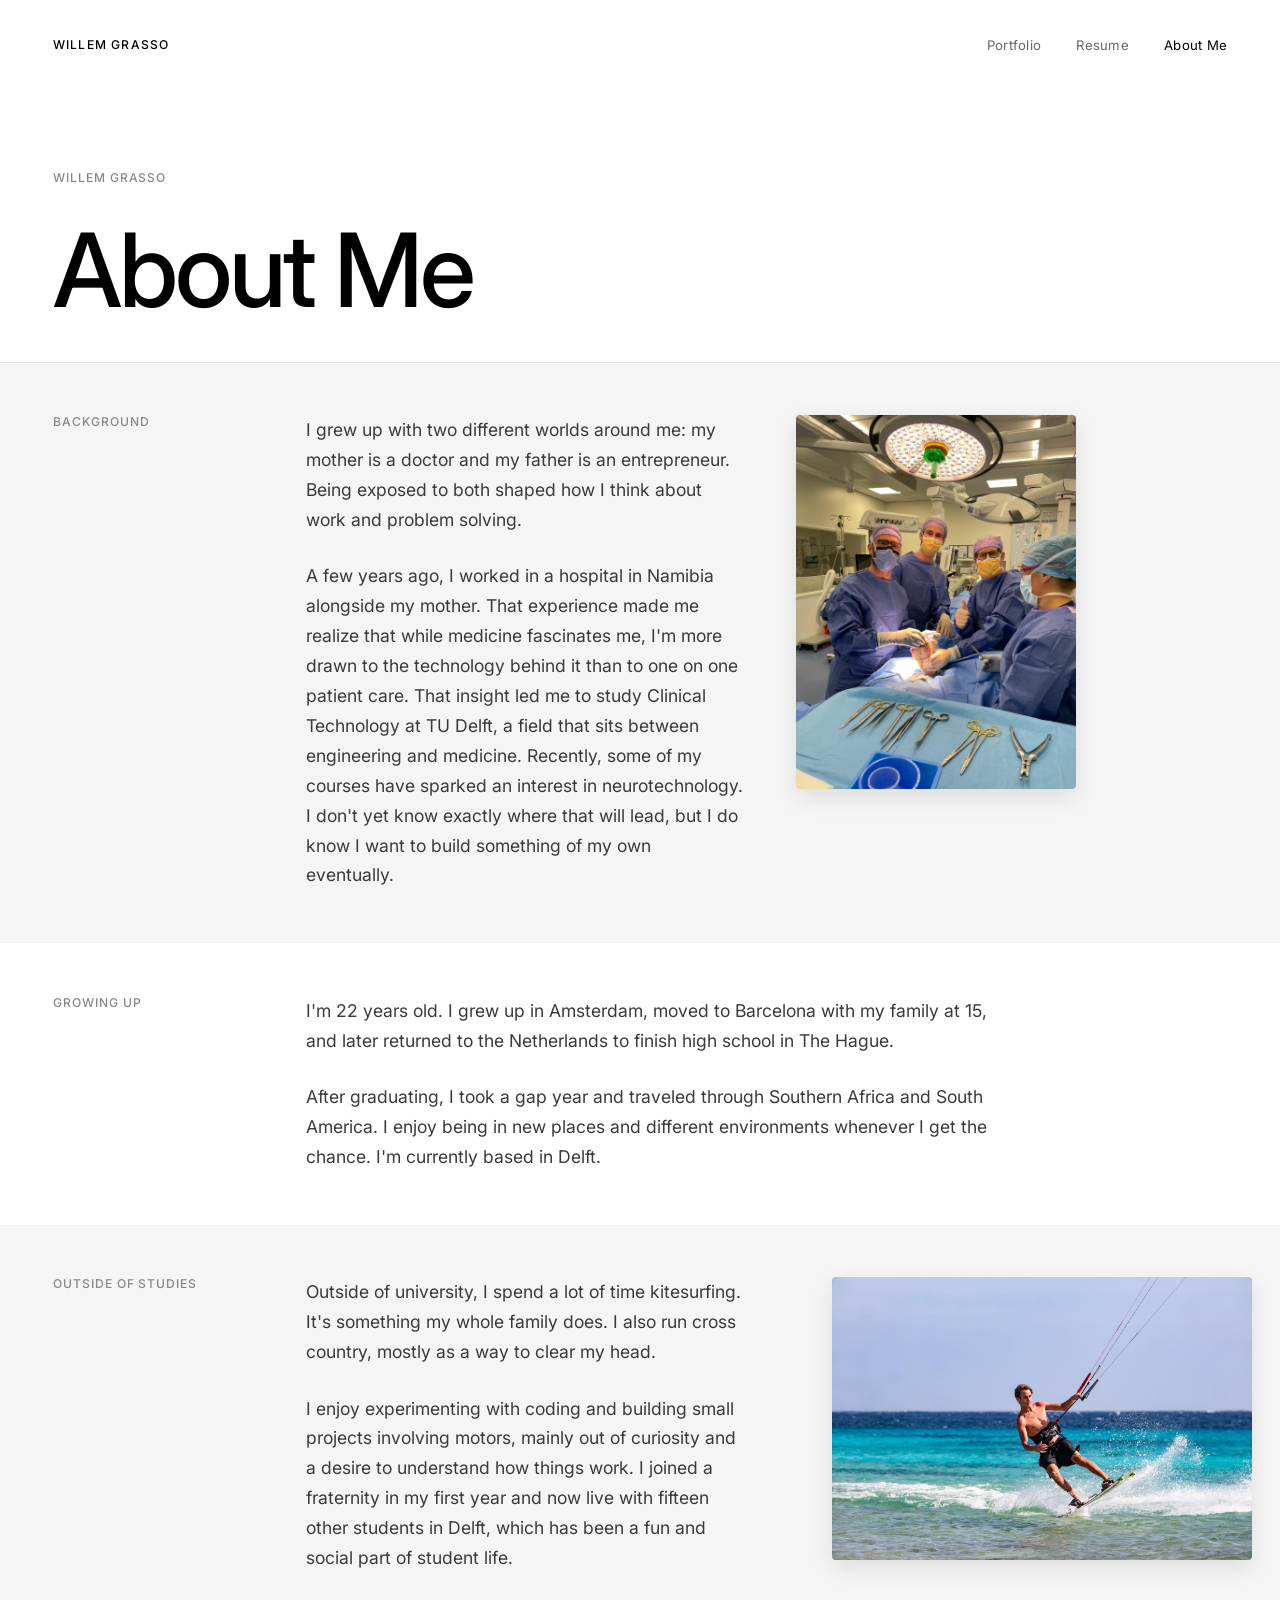
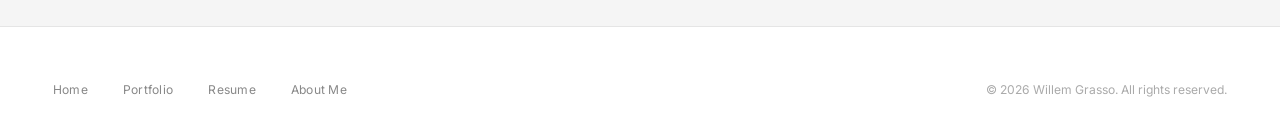
==== commit b846b611: "feat: add Corvator project page, and mark Happie as released Corvator is on the App Store but had no" ====
--- a/about.html
+++ b/about.html
@@ -239,7 +239,7 @@
         <a href="resume.html" class="footer-link">Resume</a>
         <a href="about.html" class="footer-link">About Me</a>
       </div>
-      <p class="footer-copyright">© 2025 Willem Grasso. All rights reserved.</p>
+      <p class="footer-copyright">© 2026 Willem Grasso. All rights reserved.</p>
     </div>
   </footer>
   
--- a/css/styles.css
+++ b/css/styles.css
@@ -823,6 +823,14 @@
   color: var(--color-black);
 }
 
+/* In a project hero the back link is followed by the project-type tag. Both are
+   inline, so they collided on one line and the back link's margin never applied.
+   Making it block-level puts the tag on its own line and restores the spacing. */
+.project-hero .back-link {
+  display: flex;
+  width: fit-content;
+}
+
 .project-title {
   margin-bottom: var(--spacing-sm);
 }
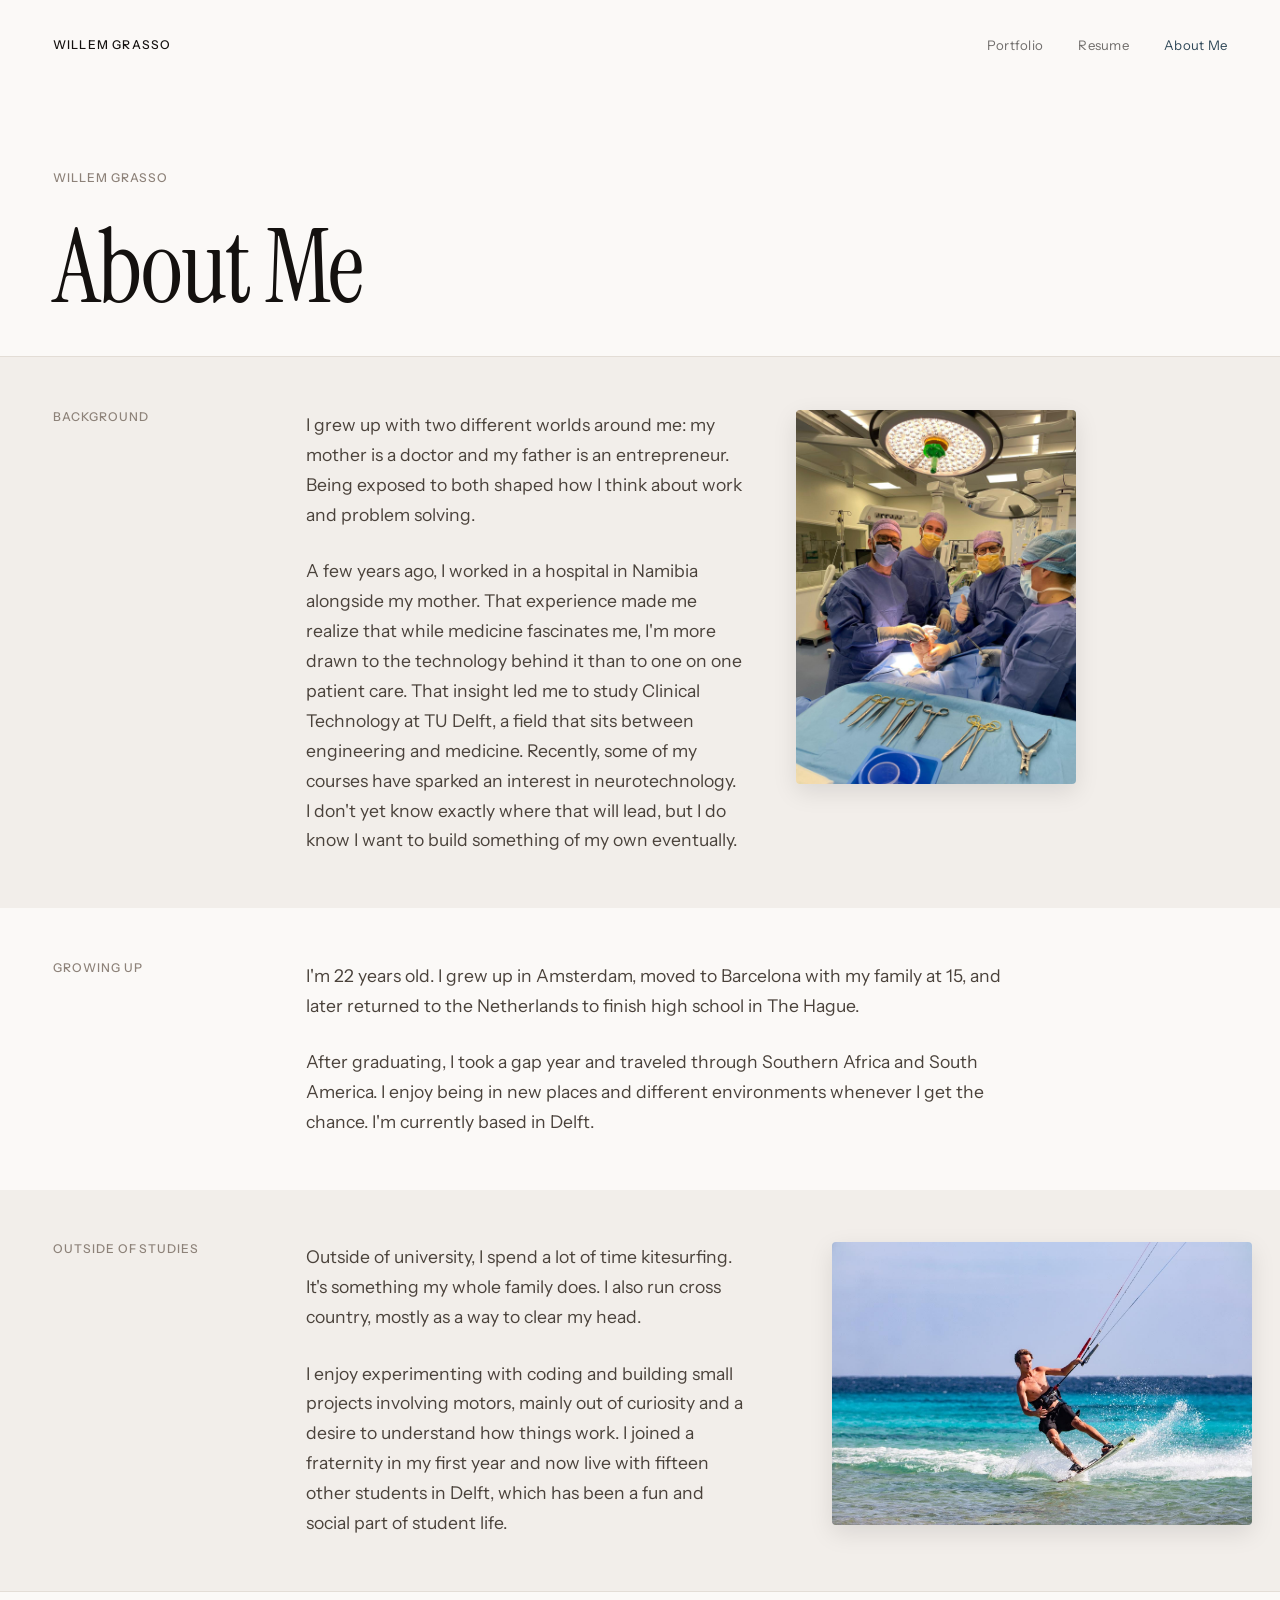
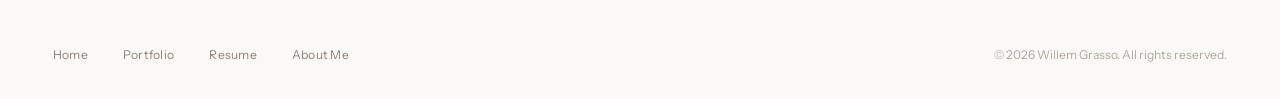
==== commit 6fb24e0e: "feat: portfolio gets its own page, and a warmer, rounder design pass Portfolio moves off the homepag" ====
--- a/about.html
+++ b/about.html
@@ -13,12 +13,12 @@
   <meta charset="UTF-8">
   <meta name="viewport" content="width=device-width, initial-scale=1.0">
   <title>About Me | Willem Grasso</title>
-  <meta name="description" content="Learn more about Willem Grasso. Developer, designer, and neuroengineering student at TU Delft.">
+  <meta name="description" content="Learn more about Willem Grasso. Clinical Technology student at TU Delft, building in neurotechnology and digital health.">
   
   <!-- Fonts -->
   <link rel="preconnect" href="https://fonts.googleapis.com">
   <link rel="preconnect" href="https://fonts.gstatic.com" crossorigin>
-  <link href="https://fonts.googleapis.com/css2?family=Inter:wght@300;400;500;600;700&display=swap" rel="stylesheet">
+  <link href="https://fonts.googleapis.com/css2?family=Instrument+Sans:ital,wght@0,400..700;1,400..700&family=Instrument+Serif:ital@0;1&display=swap" rel="stylesheet">
   
   <!-- Styles -->
   <link rel="stylesheet" href="css/styles.css">
@@ -34,7 +34,7 @@
     </div>
     
     <nav class="nav-links">
-      <a href="index.html#portfolio" class="nav-link">Portfolio</a>
+      <a href="portfolio.html" class="nav-link">Portfolio</a>
       <a href="resume.html" class="nav-link">Resume</a>
       <a href="about.html" class="nav-link active">About Me</a>
     </nav>
@@ -55,7 +55,7 @@
       <span style="transform: rotate(-45deg) translateY(-5px);"></span>
     </button>
     
-    <a href="index.html#portfolio" class="nav-link">Portfolio</a>
+    <a href="portfolio.html" class="nav-link">Portfolio</a>
     <a href="resume.html" class="nav-link">Resume</a>
     <a href="about.html" class="nav-link">About Me</a>
   </nav>
@@ -235,7 +235,7 @@
     <div class="footer-content">
       <div class="footer-links">
         <a href="index.html" class="footer-link">Home</a>
-        <a href="index.html#portfolio" class="footer-link">Portfolio</a>
+        <a href="portfolio.html" class="footer-link">Portfolio</a>
         <a href="resume.html" class="footer-link">Resume</a>
         <a href="about.html" class="footer-link">About Me</a>
       </div>
--- a/css/styles.css
+++ b/css/styles.css
@@ -3,24 +3,48 @@
 
 /* ===== CSS VARIABLES ===== */
 :root {
-  --color-black: #000;
-  --color-dark: #111;
-  --color-gray-900: #1a1a1a;
-  --color-gray-800: #2a2a2a;
-  --color-gray-700: #3a3a3a;
-  --color-gray-600: #555;
-  --color-gray-500: #888;
-  --color-gray-400: #aaa;
-  --color-gray-300: #ccc;
-  --color-gray-200: #e5e5e5;
-  --color-gray-100: #f5f5f5;
-  --color-white: #fff;
-  
-  --font-primary: 'Inter', -apple-system, BlinkMacSystemFont, 'SF Pro Display', 'Segoe UI', sans-serif;
-  
-  --transition-smooth: all 0.3s cubic-bezier(0.4, 0, 0.2, 1);
-  --transition-fast: all 0.15s cubic-bezier(0.4, 0, 0.2, 1);
-  
+  /* Neutrals carry a warm tint. A pure #fff / #888 stack reads as a lab report,
+     which is the wrong kind of clinical for a portfolio. */
+  --color-black: #14110f;
+  --color-dark: #1c1916;
+  --color-gray-900: #241f1b;
+  --color-gray-800: #322c27;
+  --color-gray-700: #4a423b;
+  --color-gray-600: #6b6158;
+  --color-gray-500: #8d8279;
+  --color-gray-400: #b0a79f;
+  --color-gray-300: #cdc5bd;
+  --color-gray-200: #e3ddd6;
+  --color-gray-100: #f2eeea;
+  --color-white: #fbf9f7;
+  --color-pure-white: #fff;
+
+  /* One accent, desaturated, used only where it means something:
+     links, the current page, and the research tag. */
+  --color-accent: #2f4858;
+  --color-accent-soft: #e8edf0;
+
+  --font-display: 'Instrument Serif', 'Iowan Old Style', Georgia, serif;
+  --font-primary: 'Instrument Sans', -apple-system, BlinkMacSystemFont, 'Segoe UI', sans-serif;
+
+  /* Radii step down as elements nest: container, then card, then control. */
+  --radius-lg: 18px;
+  --radius-md: 12px;
+  --radius-sm: 8px;
+  --radius-xs: 5px;
+
+  /* Shadows are tinted with the warm neutral rather than pure black. */
+  --shadow-sm: 0 1px 2px rgba(36, 31, 27, 0.05);
+  --shadow-md: 0 4px 16px -4px rgba(36, 31, 27, 0.10), 0 1px 3px rgba(36, 31, 27, 0.05);
+  --shadow-lg: 0 18px 40px -12px rgba(36, 31, 27, 0.18), 0 2px 6px rgba(36, 31, 27, 0.06);
+
+  /* Built-in easings are too weak to read as intentional. */
+  --ease-out: cubic-bezier(0.23, 1, 0.32, 1);
+  --ease-in-out: cubic-bezier(0.77, 0, 0.175, 1);
+
+  --transition-smooth: 300ms var(--ease-out);
+  --transition-fast: 160ms var(--ease-out);
+
   --spacing-xs: 0.5rem;
   --spacing-sm: 1rem;
   --spacing-md: 1.5rem;
@@ -28,6 +52,9 @@
   --spacing-xl: 3rem;
   --spacing-2xl: 5rem;
   --spacing-3xl: 8rem;
+
+  --z-nav: 1000;
+  --z-overlay: 1200;
 }
 
 /* ===== RESET & BASE ===== */
@@ -56,27 +83,36 @@
 h1, h2, h3, h4, h5, h6 {
   font-weight: 500;
   letter-spacing: -0.02em;
-  line-height: 1.1;
+  line-height: 1.15;
+  text-wrap: balance;
 }
 
 .text-hero {
+  font-family: var(--font-display);
   font-size: clamp(3rem, 15vw, 14rem);
-  font-weight: 600;
-  letter-spacing: -0.04em;
+  font-weight: 400;
+  letter-spacing: -0.03em;
   line-height: 0.9;
 }
 
 .text-display {
-  font-size: clamp(2.5rem, 8vw, 6rem);
-  font-weight: 500;
-  letter-spacing: -0.03em;
-  line-height: 1.1;
+  font-family: var(--font-display);
+  font-size: clamp(2.75rem, 8vw, 6rem);
+  font-weight: 400;
+  letter-spacing: -0.02em;
+  line-height: 1.05;
 }
 
 .text-title {
-  font-size: clamp(1.5rem, 4vw, 2.5rem);
-  font-weight: 500;
-  letter-spacing: -0.02em;
+  font-family: var(--font-display);
+  font-size: clamp(1.6rem, 4vw, 2.5rem);
+  font-weight: 400;
+  letter-spacing: -0.01em;
+}
+
+/* Body copy stays in the sans, and reads better slightly narrower. */
+.text-body {
+  text-wrap: pretty;
 }
 
 .text-subtitle {
@@ -466,28 +502,51 @@
 }
 
 .project-card {
-  background: var(--color-gray-100);
+  background: var(--color-pure-white);
   border: 1px solid var(--color-gray-200);
-  padding: var(--spacing-xl);
-  transition: var(--transition-smooth);
+  border-radius: var(--radius-lg);
+  padding: var(--spacing-md);
+  padding-bottom: var(--spacing-lg);
   text-decoration: none;
   color: inherit;
-  display: block;
-  box-shadow: 0 2px 8px rgba(0, 0, 0, 0.04);
-}
-
-.project-card:hover {
-  border-color: var(--color-gray-400);
-  transform: translateY(-4px);
-  box-shadow: 0 8px 24px rgba(0, 0, 0, 0.08);
-}
-
+  display: flex;
+  flex-direction: column;
+  box-shadow: var(--shadow-sm);
+  transition: transform 260ms var(--ease-out), box-shadow 260ms var(--ease-out),
+              border-color 260ms var(--ease-out);
+}
+
+@media (hover: hover) and (pointer: fine) {
+  .project-card:hover {
+    transform: translateY(-3px);
+    border-color: var(--color-gray-300);
+    box-shadow: var(--shadow-lg);
+  }
+
+  .project-card:hover .project-preview img {
+    transform: scale(1.03);
+  }
+}
+
+.project-card:active {
+  transform: translateY(-1px) scale(0.995);
+  transition-duration: 100ms;
+}
+
+.project-card:focus-visible {
+  outline: 2px solid var(--color-accent);
+  outline-offset: 3px;
+}
+
+/* One aspect ratio for every preview, so no card floats while its neighbour
+   fills. Photographs bleed to the edge; marks and screenshots sit on a tinted
+   panel with real breathing room instead of white letterboxing. */
 .project-preview {
   width: 100%;
-  height: 200px;
-  background: var(--color-white);
-  border: 1px solid var(--color-gray-200);
-  margin-bottom: var(--spacing-lg);
+  aspect-ratio: 4 / 3;
+  background: var(--color-gray-100);
+  border-radius: var(--radius-md);
+  margin-bottom: var(--spacing-md);
   display: flex;
   align-items: center;
   justify-content: center;
@@ -498,10 +557,22 @@
   width: 100%;
   height: 100%;
   object-fit: cover;
+  transition: transform 400ms var(--ease-out);
 }
 
 .project-preview img.preview-contain {
+  width: auto;
+  height: auto;
+  max-width: 72%;
+  max-height: 72%;
   object-fit: contain;
+}
+
+/* A dense figure (a forest plot, a signal trace) is unreadable shrunk into a
+   card, so show the top of it at full width rather than the whole thing tiny. */
+.project-preview img.preview-crop {
+  object-fit: cover;
+  object-position: top center;
 }
 
 .project-preview-placeholder {
@@ -527,6 +598,12 @@
 .project-type-app {
   background: var(--color-black);
   color: var(--color-white);
+}
+
+.project-type-research {
+  background: var(--color-white);
+  color: var(--color-black);
+  box-shadow: inset 0 0 0 1px var(--color-black);
 }
 
 .project-type-website {
@@ -831,6 +908,59 @@
   width: fit-content;
 }
 
+/* A wide figure inside a project section: a forest plot, a signal trace, a chart.
+   Sits on the same white as the page so the figure itself carries the contrast. */
+.project-figure {
+  margin: 0;
+}
+
+.project-figure img {
+  display: block;
+  width: 100%;
+  height: auto;
+  border: 1px solid var(--color-gray-200);
+}
+
+.project-figure figcaption {
+  margin-top: 0.75rem;
+  font-size: 0.8125rem;
+  line-height: 1.5;
+  color: var(--color-gray-500);
+}
+
+/* A phone screenshot is portrait: it should not stretch to the text measure. */
+.project-figure--portrait img {
+  max-width: 330px;
+  margin: 0 auto;
+}
+
+.project-figure a {
+  display: block;
+}
+
+/* Text is capped at 700px for readability, but a forest plot or a signal trace
+   is unreadable at that width. On wide screens the figure breaks out of the
+   text measure and uses the room the grid column already has. */
+@media (min-width: 1024px) {
+  .project-figure--wide {
+    width: calc(100% + 340px);
+    max-width: calc(100vw - 300px);
+  }
+}
+
+/* A secondary project presented inside another project's page. */
+.sub-project {
+  border-top: 1px solid var(--color-gray-200);
+  padding-top: var(--spacing-lg);
+  margin-top: var(--spacing-lg);
+}
+
+.sub-project .sub-project-mark {
+  width: 56px;
+  height: auto;
+  margin-bottom: var(--spacing-sm);
+}
+
 .project-title {
   margin-bottom: var(--spacing-sm);
 }
@@ -2204,3 +2334,325 @@
   }
 }
 
+
+/* ===== DOCUMENT CARD AND PDF VIEWER ===== */
+
+/* A research paper deserves to look like one on the page, rather than being a
+   link you have to trust. The cover is a render of the real first page. */
+.doc-card {
+  display: grid;
+  grid-template-columns: 150px 1fr;
+  gap: var(--spacing-lg);
+  align-items: start;
+  background: var(--color-pure-white);
+  border: 1px solid var(--color-gray-200);
+  border-radius: var(--radius-lg);
+  padding: var(--spacing-lg);
+  box-shadow: var(--shadow-sm);
+}
+
+.doc-cover {
+  display: block;
+  width: 100%;
+  height: auto;
+  border-radius: var(--radius-sm);
+  border: 1px solid var(--color-gray-200);
+  background: var(--color-pure-white);
+  box-shadow: var(--shadow-md);
+}
+
+.doc-meta {
+  font-size: 0.75rem;
+  letter-spacing: 0.08em;
+  text-transform: uppercase;
+  color: var(--color-gray-500);
+  margin-bottom: 0.5rem;
+}
+
+.doc-card h3 {
+  font-family: var(--font-display);
+  font-size: 1.5rem;
+  font-weight: 400;
+  line-height: 1.2;
+}
+
+.doc-card p {
+  margin-top: 0.75rem;
+  color: var(--color-gray-700);
+  font-size: 0.9375rem;
+  line-height: 1.6;
+}
+
+.doc-actions {
+  display: flex;
+  flex-wrap: wrap;
+  gap: 0.75rem;
+  margin-top: var(--spacing-md);
+}
+
+@media (max-width: 640px) {
+  .doc-card {
+    grid-template-columns: 1fr;
+  }
+  .doc-cover {
+    max-width: 170px;
+  }
+}
+
+/* The overlay is one of the few places a modal is right: the document needs the
+   whole screen and protected focus. It stays hidden until opened, and the iframe
+   is only given a src at that moment so a 12 MB file never blocks the page. */
+.pdf-overlay {
+  position: fixed;
+  inset: 0;
+  z-index: var(--z-overlay);
+  display: none;
+  padding: clamp(0.75rem, 3vw, 2rem);
+  background: rgba(20, 17, 15, 0.55);
+  backdrop-filter: blur(6px);
+  -webkit-backdrop-filter: blur(6px);
+}
+
+.pdf-overlay[open] {
+  display: grid;
+  place-items: center;
+  animation: overlayIn 180ms var(--ease-out);
+}
+
+.pdf-dialog {
+  position: relative;
+  width: min(1100px, 100%);
+  height: min(88vh, 100%);
+  display: flex;
+  flex-direction: column;
+  background: var(--color-white);
+  border-radius: var(--radius-lg);
+  overflow: hidden;
+  box-shadow: var(--shadow-lg);
+  animation: dialogIn 220ms var(--ease-out);
+}
+
+.pdf-dialog-bar {
+  display: flex;
+  align-items: center;
+  justify-content: space-between;
+  gap: var(--spacing-sm);
+  padding: 0.875rem var(--spacing-md);
+  border-bottom: 1px solid var(--color-gray-200);
+  background: var(--color-pure-white);
+}
+
+.pdf-dialog-title {
+  font-family: var(--font-display);
+  font-size: 1.05rem;
+  font-weight: 400;
+  letter-spacing: -0.01em;
+}
+
+.pdf-dialog-actions {
+  display: flex;
+  align-items: center;
+  gap: 0.5rem;
+}
+
+.pdf-frame {
+  flex: 1;
+  width: 100%;
+  border: 0;
+  background: var(--color-gray-100);
+}
+
+.pdf-close {
+  display: inline-flex;
+  align-items: center;
+  justify-content: center;
+  width: 34px;
+  height: 34px;
+  border: 1px solid var(--color-gray-200);
+  border-radius: var(--radius-sm);
+  background: var(--color-pure-white);
+  color: var(--color-gray-700);
+  cursor: pointer;
+  transition: background 160ms var(--ease-out), color 160ms var(--ease-out),
+              transform 120ms var(--ease-out);
+}
+
+.pdf-close:hover {
+  background: var(--color-gray-100);
+  color: var(--color-black);
+}
+
+.pdf-close:active {
+  transform: scale(0.94);
+}
+
+@keyframes overlayIn {
+  from { opacity: 0; }
+  to { opacity: 1; }
+}
+
+@keyframes dialogIn {
+  from { opacity: 0; transform: scale(0.97) translateY(6px); }
+  to { opacity: 1; transform: none; }
+}
+
+@media (prefers-reduced-motion: reduce) {
+  .pdf-overlay[open],
+  .pdf-dialog {
+    animation: none;
+  }
+}
+
+body.overlay-open {
+  overflow: hidden;
+}
+
+/* ===== REFINEMENTS ===== */
+
+/* Buttons: rounded, and they answer a press. The existing .btn-primary is white
+   on black for the dark CTA band; these two are for light surfaces. */
+.btn {
+  border-radius: var(--radius-sm);
+  transition: background 180ms var(--ease-out), color 180ms var(--ease-out),
+              border-color 180ms var(--ease-out), transform 120ms var(--ease-out);
+}
+
+.btn:active {
+  transform: scale(0.97);
+}
+
+.btn:focus-visible {
+  outline: 2px solid var(--color-accent);
+  outline-offset: 2px;
+}
+
+.btn-dark {
+  background: var(--color-black);
+  color: var(--color-pure-white);
+  border: 1px solid var(--color-black);
+}
+
+.btn-dark:hover {
+  background: var(--color-gray-800);
+  border-color: var(--color-gray-800);
+}
+
+/* On a light surface the secondary button needs a readable border and text;
+   the original variant was drawn for the dark band only. */
+.doc-actions .btn-secondary,
+.pdf-dialog-actions .btn-secondary {
+  background: var(--color-pure-white);
+  color: var(--color-gray-800);
+  border: 1px solid var(--color-gray-300);
+}
+
+.doc-actions .btn-secondary:hover,
+.pdf-dialog-actions .btn-secondary:hover {
+  background: var(--color-gray-100);
+  color: var(--color-black);
+  border-color: var(--color-gray-400);
+}
+
+.pdf-dialog-actions .btn-secondary {
+  padding: 0.5rem 0.9rem;
+  font-size: 0.6875rem;
+}
+
+/* Instrument Serif ships one weight; asking for 600 makes the browser fake it. */
+.hero-title-small {
+  font-family: var(--font-display);
+  font-weight: 400;
+  letter-spacing: -0.02em;
+}
+
+/* Corners, softened but not uniform: containers rounder than the things inside. */
+.project-type {
+  border-radius: var(--radius-xs);
+}
+
+.project-figure img,
+.phone-slide img,
+.project-hero-img,
+.doc-cover {
+  border-radius: var(--radius-sm);
+}
+
+.next-project-link,
+.project-cta {
+  border-radius: var(--radius-lg);
+}
+
+.carousel-btn {
+  border-radius: 50%;
+}
+
+/* The accent earns its keep on links and the current page, nowhere else. */
+.project-content a:not(.btn),
+.footer-link:hover {
+  color: var(--color-accent);
+}
+
+.nav-link.active {
+  color: var(--color-accent);
+  opacity: 1;
+}
+
+.project-type-research {
+  background: var(--color-accent-soft);
+  color: var(--color-accent);
+  box-shadow: none;
+}
+
+/* The scroll cue bounced on a keyframe loop. A single settle reads calmer and
+   stops competing with the page for attention. */
+.scroll-indicator svg {
+  animation: none;
+}
+
+@media (prefers-reduced-motion: reduce) {
+  *, *::before, *::after {
+    animation-duration: 0.01ms !important;
+    animation-iteration-count: 1 !important;
+    transition-duration: 0.01ms !important;
+  }
+}
+
+/* The card is a flex column, so an inline-block tag stretches to full width and
+   reads as a banner instead of a label. */
+.project-card .project-type {
+  align-self: flex-start;
+}
+
+/* Push the link to the bottom so it lands on one line across a row of cards
+   whose descriptions differ in length. */
+.project-card p {
+  flex: 1;
+}
+
+.project-card .project-link {
+  margin-top: var(--spacing-md);
+}
+
+/* ===== PORTFOLIO PAGE ===== */
+
+.portfolio-page {
+  padding-top: calc(var(--spacing-3xl) + 40px);
+}
+
+/* A centred intro at container width runs to about 150 characters per line.
+   Hold it to a readable measure. */
+.portfolio-page .section-header {
+  max-width: 620px;
+  margin: 0 auto var(--spacing-2xl);
+  text-align: center;
+}
+
+.portfolio-page .section-header .text-body {
+  color: var(--color-gray-600);
+  font-size: 1.0625rem;
+  margin-top: var(--spacing-md);
+}
+
+.portfolio-page .section-header h1 {
+  font-size: clamp(2.75rem, 7vw, 4.5rem);
+}
